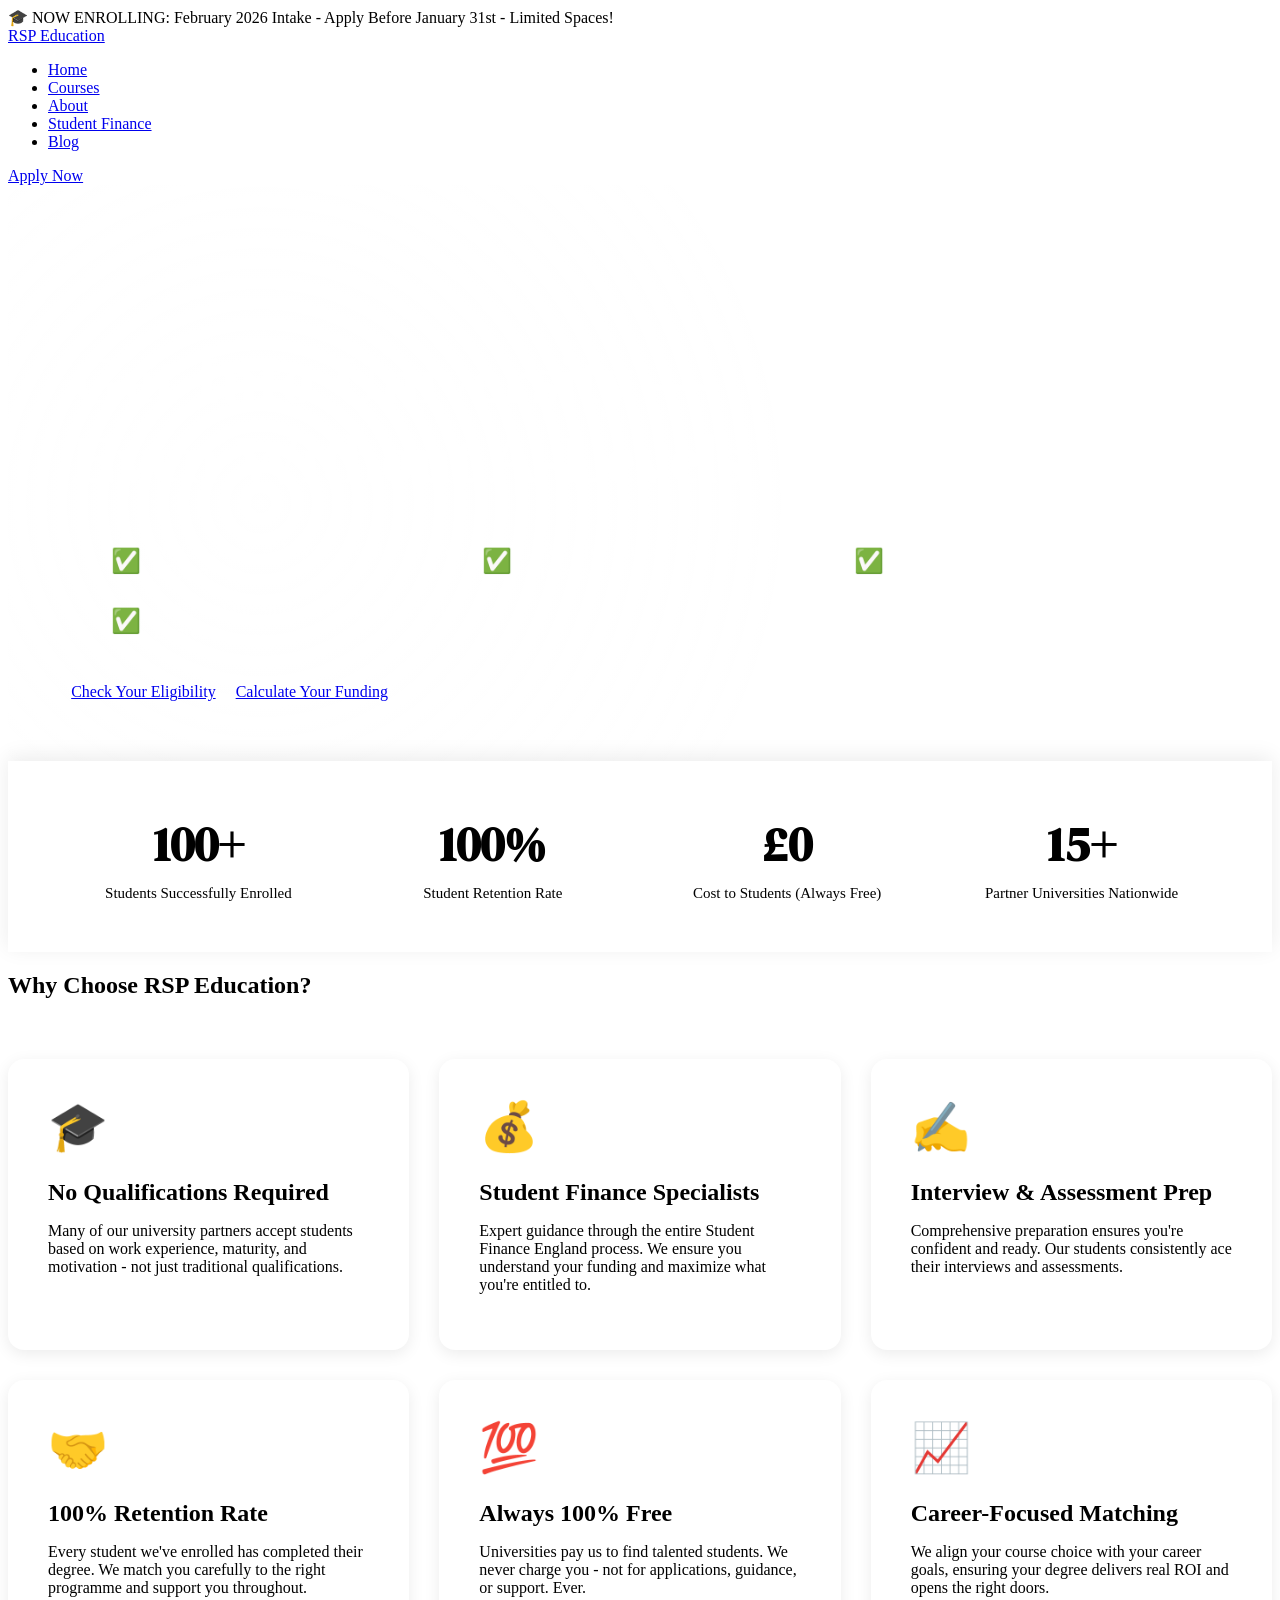
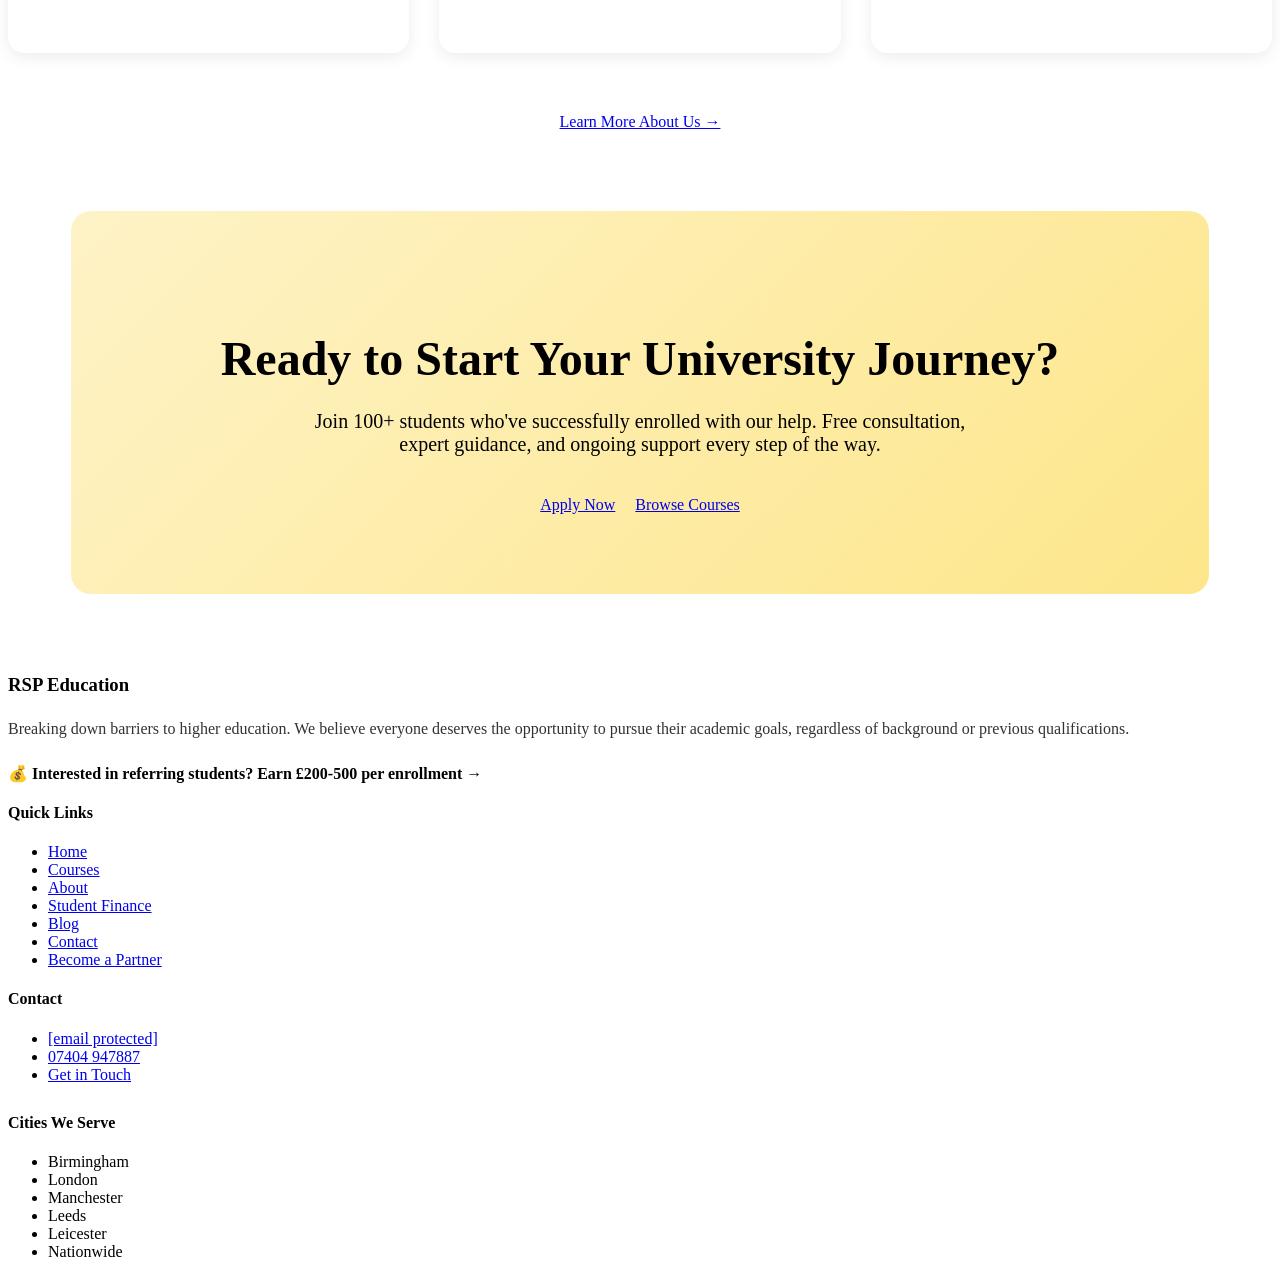
==== index.html @ b6176096 "Add files via upload" ====
<!DOCTYPE html>
<html lang="en">
<head>
    <meta charset="UTF-8">
    <meta name="viewport" content="width=device-width, initial-scale=1.0">
    <title>RSP Education | Get Into University Without A-Levels | 100% Free Service</title>
    <meta name="description" content="No GCSEs or A-Levels? No problem. Free university application support, expert Student Finance guidance & interview prep. 100+ students enrolled. 100% retention rate.">
    
    <link rel="preconnect" href="https://fonts.googleapis.com">
    <link rel="preconnect" href="https://fonts.gstatic.com" crossorigin>
    <link href="https://fonts.googleapis.com/css2?family=DM+Serif+Display:ital@0;1&family=IBM+Plex+Sans:wght@400;500;600;700&display=swap" rel="stylesheet">
    <link rel="stylesheet" href="css/style.css">
    
    <style>
        /* Hero Section */
        .hero {
            background: linear-gradient(135deg, var(--primary) 0%, var(--primary-dark) 100%);
            color: white;
            padding: 100px 5% 120px;
            position: relative;
            overflow: hidden;
        }
        
        .hero::before {
            content: '';
            position: absolute;
            top: 0;
            left: 0;
            right: 0;
            bottom: 0;
            background: 
                radial-gradient(circle at 20% 50%, rgba(255,255,255,0.1) 0%, transparent 50%),
                radial-gradient(circle at 80% 80%, rgba(255,255,255,0.05) 0%, transparent 50%);
            pointer-events: none;
        }
        
        .hero-content {
            max-width: 1400px;
            margin: 0 auto;
            position: relative;
            z-index: 1;
        }
        
        .hero h1 {
            font-size: 68px;
            margin-bottom: 24px;
        }
        
        .hero-checklist {
            display: grid;
            grid-template-columns: repeat(auto-fit, minmax(300px, 1fr));
            gap: 16px;
            margin: 40px 0;
        }
        
        .hero-checklist li {
            display: flex;
            align-items: center;
            gap: 12px;
            font-size: 19px;
            font-weight: 500;
        }
        
        .hero-checklist li::before {
            content: '✅';
            font-size: 24px;
        }
        
        .hero-cta {
            display: flex;
            gap: 20px;
            margin-top: 40px;
            flex-wrap: wrap;
        }
        
        /* Stats Bar */
        .stats-bar {
            background: white;
            padding: 50px 5%;
            box-shadow: 0 -4px 20px rgba(0,0,0,0.08);
            margin-top: -60px;
            position: relative;
            z-index: 10;
        }
        
        .stats-container {
            max-width: 1400px;
            margin: 0 auto;
            display: grid;
            grid-template-columns: repeat(auto-fit, minmax(200px, 1fr));
            gap: 40px;
            text-align: center;
        }
        
        .stat-number {
            font-size: 48px;
            font-weight: 700;
            color: var(--primary);
            font-family: 'DM Serif Display', serif;
            margin-bottom: 8px;
        }
        
        .stat-label {
            color: var(--text-light);
            font-weight: 500;
            font-size: 15px;
        }
        
        /* Value Props */
        .value-props {
            display: grid;
            grid-template-columns: repeat(auto-fit, minmax(320px, 1fr));
            gap: 30px;
            margin: 60px 0;
        }
        
        .value-card {
            background: white;
            padding: 40px;
            border-radius: 16px;
            box-shadow: 0 4px 16px rgba(0,0,0,0.08);
            transition: all 0.3s;
        }
        
        .value-card:hover {
            transform: translateY(-8px);
            box-shadow: 0 12px 32px rgba(0,0,0,0.12);
        }
        
        .value-icon {
            font-size: 48px;
            margin-bottom: 20px;
        }
        
        .value-card h3 {
            font-size: 24px;
            margin-bottom: 16px;
            color: var(--primary);
        }
        
        /* CTA Section */
        .cta-section {
            background: linear-gradient(135deg, #fef3c7 0%, #fde68a 100%);
            padding: 80px 5%;
            text-align: center;
            border-radius: 20px;
            margin: 80px 5%;
        }
        
        .cta-section h2 {
            font-size: 48px;
            color: var(--primary-dark);
            margin-bottom: 24px;
        }
        
        .cta-section p {
            font-size: 20px;
            margin-bottom: 40px;
            max-width: 700px;
            margin-left: auto;
            margin-right: auto;
        }
        
        @media (max-width: 768px) {
            .hero h1 {
                font-size: 42px;
            }
            
            .hero-checklist {
                grid-template-columns: 1fr;
            }
            
            .stats-container {
                grid-template-columns: 1fr 1fr;
            }
        }
    </style>
</head>
<body>
    <!-- Urgent Banner -->
    <div class="urgent-banner">
        <span>🎓</span> NOW ENROLLING: February 2026 Intake - Apply Before January 31st - Limited Spaces!
    </div>
    
    <!-- Header -->
    <header>
        <nav>
            <a href="index.html" class="logo">RSP Education</a>
            <ul class="nav-links">
                <li><a href="index.html" class="active">Home</a></li>
                <li><a href="courses.html">Courses</a></li>
                <li><a href="about.html">About</a></li>
                <li><a href="student-finance.html">Student Finance</a></li>
                <li><a href="blog.html">Blog</a></li>
            </ul>
            <a href="contact.html" class="cta-btn-header">Apply Now</a>
        </nav>
    </header>
    
    <!-- Hero Section -->
    <section class="hero">
        <div class="hero-content">
            <h1>Get Into University —<br>Even Without A-Levels</h1>
            <ul class="hero-checklist">
                <li>No GCSEs or A-Levels? We'll Find You a Place</li>
                <li>100% Free Service - We Never Charge Students</li>
                <li>Expert Student Finance Guidance Included</li>
                <li>100% of Our Students Complete Their Degrees</li>
            </ul>
            <div class="hero-cta">
                <a href="contact.html" class="btn-primary">Check Your Eligibility</a>
                <a href="student-finance.html" class="btn-secondary">Calculate Your Funding</a>
            </div>
        </div>
    </section>
    
    <!-- Stats Bar -->
    <div class="stats-bar">
        <div class="stats-container">
            <div class="stat">
                <div class="stat-number">100+</div>
                <div class="stat-label">Students Successfully Enrolled</div>
            </div>
            <div class="stat">
                <div class="stat-number">100%</div>
                <div class="stat-label">Student Retention Rate</div>
            </div>
            <div class="stat">
                <div class="stat-number">£0</div>
                <div class="stat-label">Cost to Students (Always Free)</div>
            </div>
            <div class="stat">
                <div class="stat-number">15+</div>
                <div class="stat-label">Partner Universities Nationwide</div>
            </div>
        </div>
    </div>
    
    <!-- Value Props -->
    <div class="container">
        <h2 class="section-title">Why Choose RSP Education?</h2>
        <div class="value-props">
            <div class="value-card">
                <div class="value-icon">🎓</div>
                <h3>No Qualifications Required</h3>
                <p>Many of our university partners accept students based on work experience, maturity, and motivation - not just traditional qualifications.</p>
            </div>
            
            <div class="value-card">
                <div class="value-icon">💰</div>
                <h3>Student Finance Specialists</h3>
                <p>Expert guidance through the entire Student Finance England process. We ensure you understand your funding and maximize what you're entitled to.</p>
            </div>
            
            <div class="value-card">
                <div class="value-icon">✍️</div>
                <h3>Interview & Assessment Prep</h3>
                <p>Comprehensive preparation ensures you're confident and ready. Our students consistently ace their interviews and assessments.</p>
            </div>
            
            <div class="value-card">
                <div class="value-icon">🤝</div>
                <h3>100% Retention Rate</h3>
                <p>Every student we've enrolled has completed their degree. We match you carefully to the right programme and support you throughout.</p>
            </div>
            
            <div class="value-card">
                <div class="value-icon">💯</div>
                <h3>Always 100% Free</h3>
                <p>Universities pay us to find talented students. We never charge you - not for applications, guidance, or support. Ever.</p>
            </div>
            
            <div class="value-card">
                <div class="value-icon">📈</div>
                <h3>Career-Focused Matching</h3>
                <p>We align your course choice with your career goals, ensuring your degree delivers real ROI and opens the right doors.</p>
            </div>
        </div>
        
        <div style="text-align: center; margin-top: 60px;">
            <a href="about.html" class="btn-secondary">Learn More About Us →</a>
        </div>
    </div>
    
    <!-- CTA Section -->
    <div class="cta-section">
        <h2>Ready to Start Your University Journey?</h2>
        <p>Join 100+ students who've successfully enrolled with our help. Free consultation, expert guidance, and ongoing support every step of the way.</p>
        <div style="display: flex; gap: 20px; justify-content: center; flex-wrap: wrap;">
            <a href="contact.html" class="btn-primary">Apply Now</a>
            <a href="courses.html" class="btn-secondary">Browse Courses</a>
        </div>
    </div>
    
    <!-- Footer -->
    <footer>
        <div class="footer-content">
            <div class="footer-about">
                <h3>RSP Education</h3>
                <p style="line-height: 1.8; opacity: 0.8;">
                    Breaking down barriers to higher education. We believe everyone deserves the opportunity 
                    to pursue their academic goals, regardless of background or previous qualifications.
                </p>
                <p style="margin-top: 20px; font-weight: 600;">
                    💰 <a href="referral-partners.html" style="color: var(--accent); text-decoration: none;">Interested in referring students? Earn £200-500 per enrollment →</a>
                </p>
            </div>
            
            <div class="footer-links">
                <h4>Quick Links</h4>
                <ul>
                    <li><a href="index.html">Home</a></li>
                    <li><a href="courses.html">Courses</a></li>
                    <li><a href="about.html">About</a></li>
                    <li><a href="student-finance.html">Student Finance</a></li>
                    <li><a href="blog.html">Blog</a></li>
                    <li><a href="contact.html">Contact</a></li>
                    <li><a href="referral-partners.html">Become a Partner</a></li>
                </ul>
            </div>
            
            <div class="footer-links">
                <h4>Contact</h4>
                <ul>
                    <li><a href="/cdn-cgi/l/email-protection#157c7b737a556766657071607674617c7a7b3b767a3b607e"><span class="__cf_email__" data-cfemail="0a63646c654a78797a6f6e7f696b7e636564246965247f61">[email&#160;protected]</span></a></li>
                    <li><a href="tel:+447404947887">07404 947887</a></li>
                    <li><a href="contact.html">Get in Touch</a></li>
                </ul>
                <h4 style="margin-top: 30px;">Cities We Serve</h4>
                <ul>
                    <li>Birmingham</li>
                    <li>London</li>
                    <li>Manchester</li>
                    <li>Leeds</li>
                    <li>Leicester</li>
                    <li>Nationwide</li>
                </ul>
            </div>
        </div>
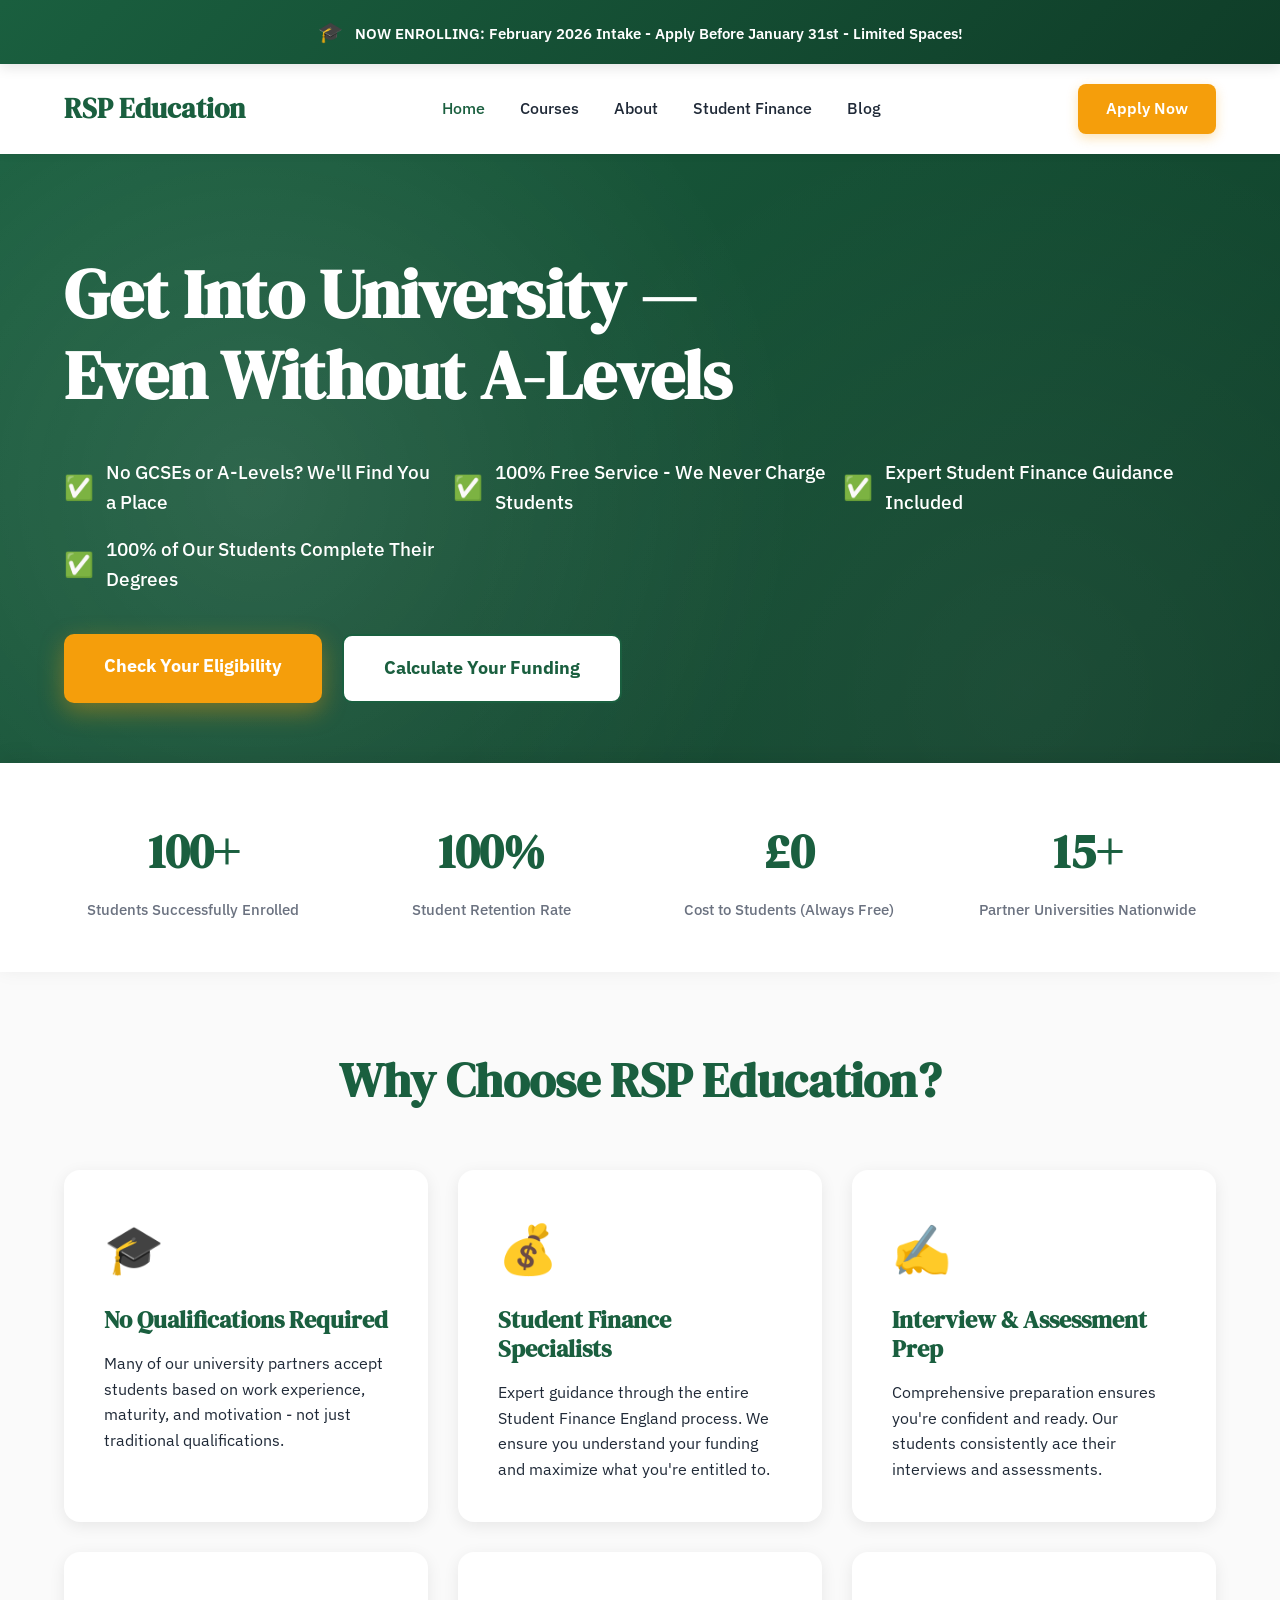
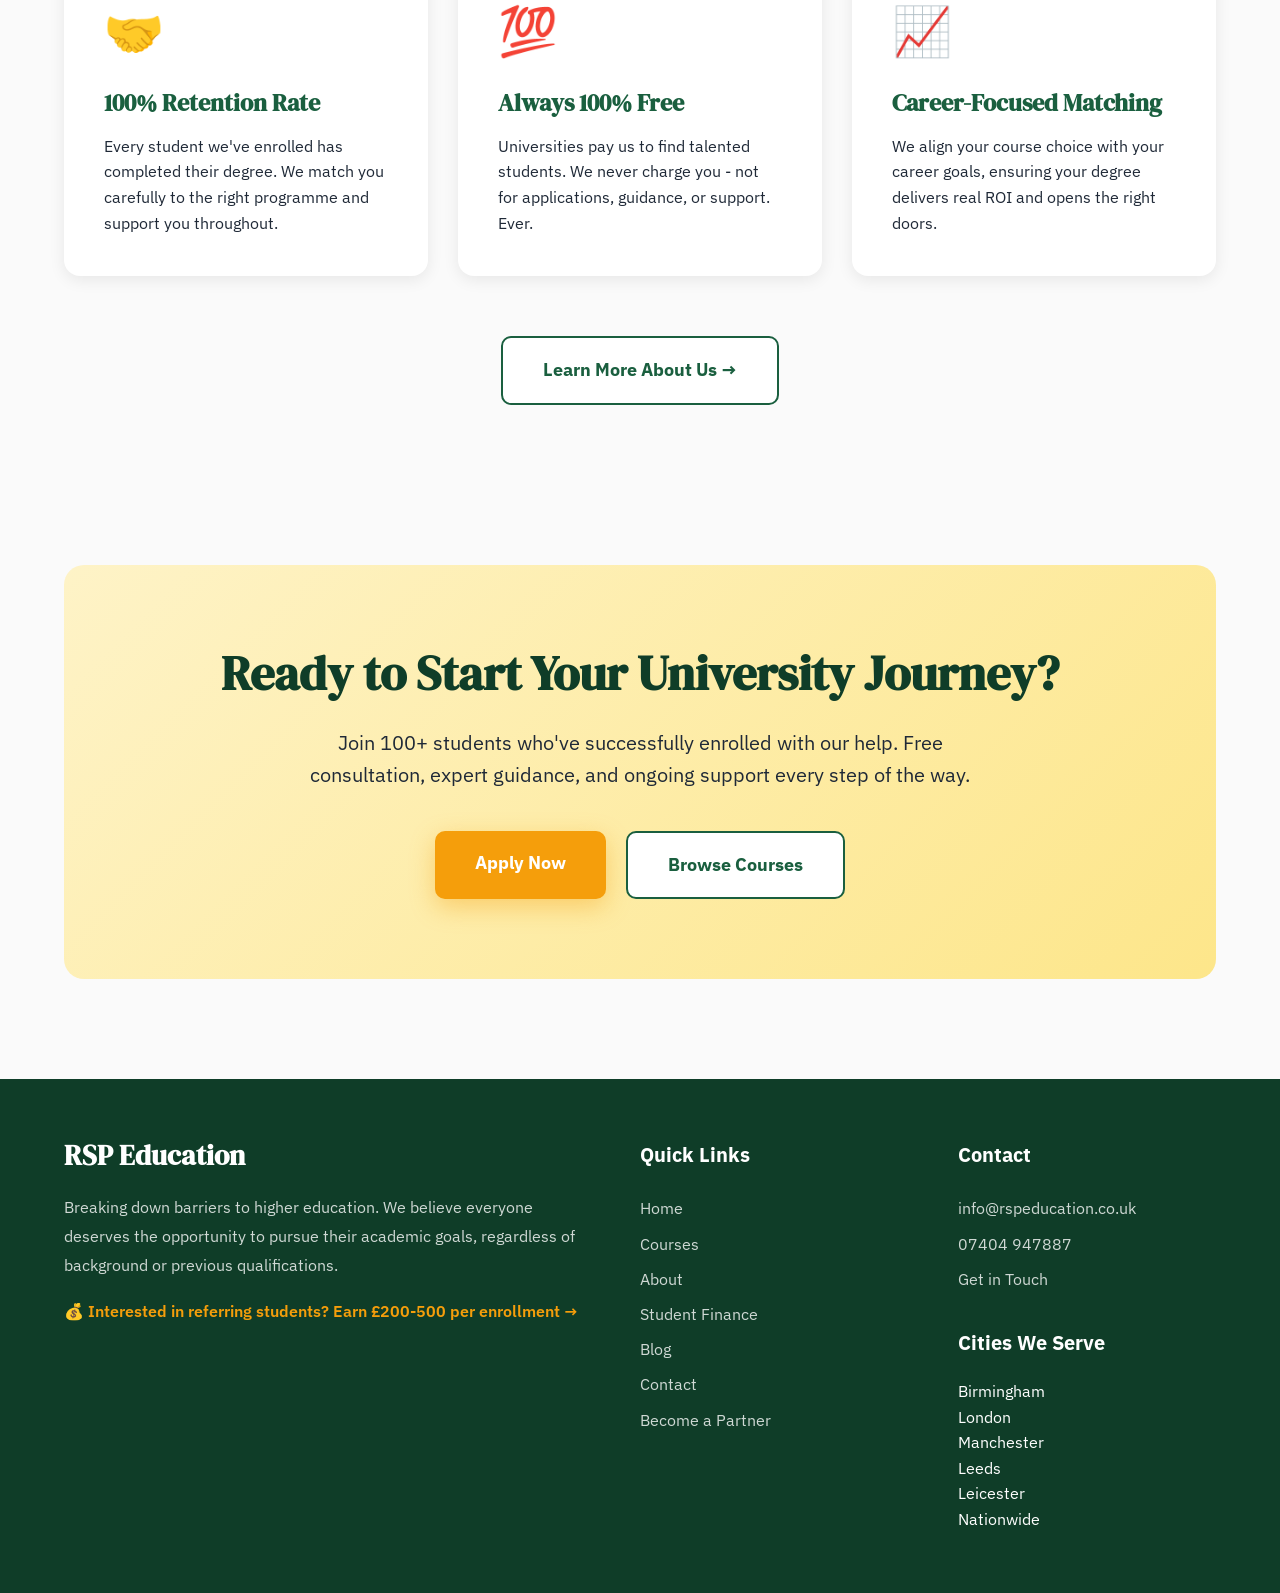
==== commit fbe9cd23: "update email" ====
--- a/index.html
+++ b/index.html
@@ -322,7 +322,7 @@
             <div class="footer-links">
                 <h4>Contact</h4>
                 <ul>
-                    <li><a href="/cdn-cgi/l/email-protection#157c7b737a556766657071607674617c7a7b3b767a3b607e"><span class="__cf_email__" data-cfemail="0a63646c654a78797a6f6e7f696b7e636564246965247f61">[email&#160;protected]</span></a></li>
+                    <li><a href="mailto:info@rspeducation.co.uk">info@rspeducation.co.uk</a></li>
                     <li><a href="tel:+447404947887">07404 947887</a></li>
                     <li><a href="contact.html">Get in Touch</a></li>
                 </ul>
@@ -338,4 +338,4 @@
             </div>
         </div>
         
- + 
--- a/css/style.css
+++ b/css/style.css
@@ -0,0 +1,259 @@
+:root {
+    --primary: #1a5f3f;
+    --primary-dark: #0f3d28;
+    --accent: #f59e0b;
+    --text: #1f2937;
+    --text-light: #6b7280;
+    --bg: #fafafa;
+    --white: #ffffff;
+    --border: #e5e7eb;
+    --success: #10b981;
+}
+
+* {
+    margin: 0;
+    padding: 0;
+    box-sizing: border-box;
+}
+
+body {
+    font-family: 'IBM Plex Sans', sans-serif;
+    color: var(--text);
+    line-height: 1.6;
+    background: var(--bg);
+    overflow-x: hidden;
+}
+
+h1, h2, h3 {
+    font-family: 'DM Serif Display', serif;
+    line-height: 1.2;
+}
+
+/* Urgent Banner */
+.urgent-banner {
+    background: linear-gradient(135deg, var(--primary) 0%, var(--primary-dark) 100%);
+    color: white;
+    padding: 16px 20px;
+    text-align: center;
+    font-weight: 600;
+    font-size: 15px;
+    position: sticky;
+    top: 0;
+    z-index: 1000;
+    box-shadow: 0 4px 12px rgba(0,0,0,0.1);
+}
+
+.urgent-banner span {
+    font-size: 20px;
+    margin-right: 8px;
+}
+
+/* Header */
+header {
+    background: white;
+    padding: 20px 5%;
+    box-shadow: 0 2px 8px rgba(0,0,0,0.05);
+    position: sticky;
+    top: 50px;
+    z-index: 999;
+}
+
+nav {
+    display: flex;
+    justify-content: space-between;
+    align-items: center;
+    max-width: 1400px;
+    margin: 0 auto;
+}
+
+.logo {
+    font-size: 28px;
+    font-weight: 700;
+    color: var(--primary);
+    font-family: 'DM Serif Display', serif;
+    text-decoration: none;
+}
+
+.nav-links {
+    display: flex;
+    gap: 35px;
+    list-style: none;
+}
+
+.nav-links a {
+    text-decoration: none;
+    color: var(--text);
+    font-weight: 500;
+    transition: color 0.3s;
+}
+
+.nav-links a:hover,
+.nav-links a.active {
+    color: var(--primary);
+}
+
+.cta-btn-header {
+    background: var(--accent);
+    color: white;
+    padding: 12px 28px;
+    border-radius: 8px;
+    text-decoration: none;
+    font-weight: 600;
+    transition: all 0.3s;
+    box-shadow: 0 4px 12px rgba(245, 158, 11, 0.3);
+}
+
+.cta-btn-header:hover {
+    transform: translateY(-2px);
+    box-shadow: 0 6px 20px rgba(245, 158, 11, 0.4);
+}
+
+/* Page Header */
+.page-header {
+    background: linear-gradient(135deg, var(--primary) 0%, var(--primary-dark) 100%);
+    color: white;
+    padding: 80px 5% 60px;
+    text-align: center;
+}
+
+.page-header h1 {
+    font-size: 58px;
+    margin-bottom: 20px;
+}
+
+.page-header p {
+    font-size: 20px;
+    max-width: 800px;
+    margin: 0 auto;
+    opacity: 0.95;
+}
+
+/* Main Content Container */
+.container {
+    max-width: 1400px;
+    margin: 0 auto;
+    padding: 80px 5%;
+}
+
+.content-wrapper {
+    max-width: 900px;
+    margin: 0 auto;
+}
+
+/* Buttons */
+.btn-primary {
+    background: var(--accent);
+    color: white;
+    padding: 18px 40px;
+    border-radius: 10px;
+    text-decoration: none;
+    font-weight: 700;
+    font-size: 18px;
+    transition: all 0.3s;
+    box-shadow: 0 8px 24px rgba(245, 158, 11, 0.4);
+    display: inline-block;
+}
+
+.btn-primary:hover {
+    transform: translateY(-3px);
+    box-shadow: 0 12px 32px rgba(245, 158, 11, 0.5);
+}
+
+.btn-secondary {
+    background: white;
+    color: var(--primary);
+    padding: 18px 40px;
+    border-radius: 10px;
+    text-decoration: none;
+    font-weight: 700;
+    font-size: 18px;
+    transition: all 0.3s;
+    border: 2px solid var(--primary);
+    display: inline-block;
+}
+
+.btn-secondary:hover {
+    background: var(--primary);
+    color: white;
+}
+
+/* Section Title */
+.section-title {
+    font-size: 48px;
+    text-align: center;
+    margin-bottom: 60px;
+    color: var(--primary);
+}
+
+/* Cards */
+.card {
+    background: white;
+    padding: 40px;
+    border-radius: 16px;
+    box-shadow: 0 4px 16px rgba(0,0,0,0.08);
+    margin-bottom: 30px;
+}
+
+/* Footer */
+footer {
+    background: var(--primary-dark);
+    color: white;
+    padding: 60px 5%;
+    margin-top: 100px;
+}
+
+.footer-content {
+    max-width: 1400px;
+    margin: 0 auto;
+    display: grid;
+    grid-template-columns: 2fr 1fr 1fr;
+    gap: 60px;
+}
+
+.footer-about h3 {
+    font-size: 28px;
+    margin-bottom: 20px;
+}
+
+.footer-links h4 {
+    font-size: 20px;
+    margin-bottom: 20px;
+}
+
+.footer-links ul {
+    list-style: none;
+}
+
+.footer-links a {
+    color: rgba(255,255,255,0.8);
+    text-decoration: none;
+    line-height: 2.2;
+    transition: color 0.3s;
+}
+
+.footer-links a:hover {
+    color: white;
+}
+
+.footer-bottom {
+    text-align: center;
+    margin-top: 60px;
+    padding-top: 30px;
+    border-top: 1px solid rgba(255,255,255,0.2);
+    color: rgba(255,255,255,0.7);
+}
+
+/* Responsive */
+@media (max-width: 968px) {
+    .nav-links {
+        display: none;
+    }
+    
+    .page-header h1 {
+        font-size: 42px;
+    }
+    
+    .footer-content {
+        grid-template-columns: 1fr;
+    }
+}
